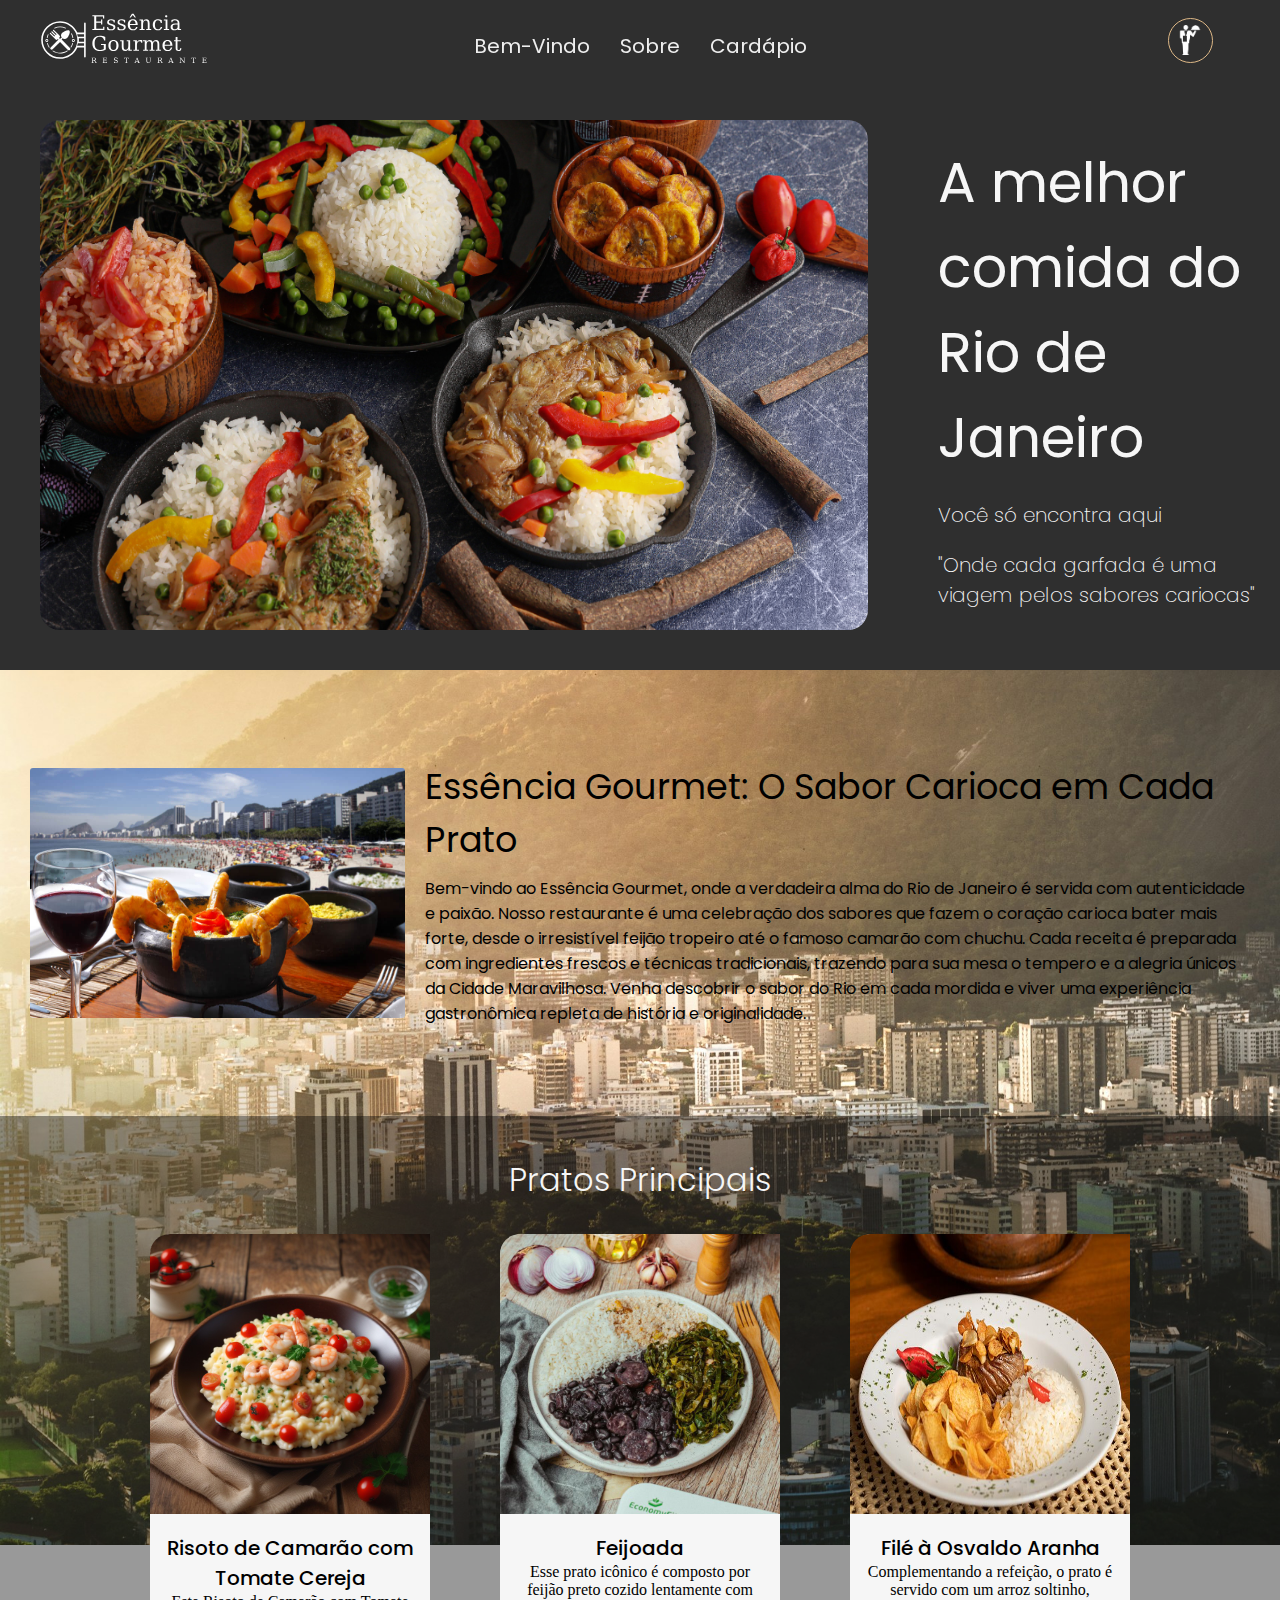
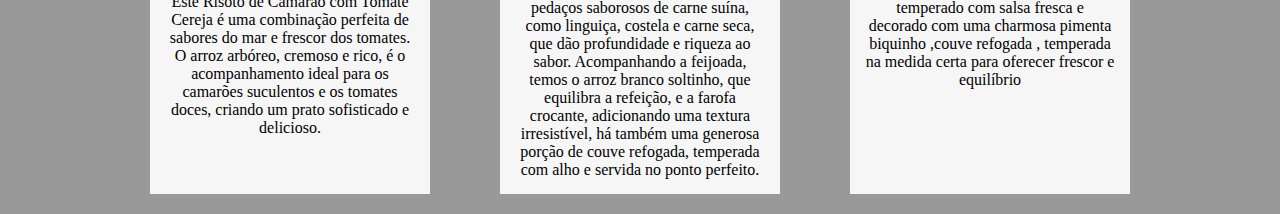
==== Pagina-principal/index.html @ 50ae1f10 "Add files via upload" ====
<!DOCTYPE html>
<html lang="pt-br">
<head>
    <meta charset="UTF-8">
    <meta name="viewport" content="width=device-width, initial-scale=1.0">
    <link rel="preconnect" href="https://fonts.googleapis.com">
    <link rel="preconnect" href="https://fonts.gstatic.com" crossorigin>
    <link rel="shortcut icon" href="../assets/favicon.ico" type="image/x-icon">
    <link href="https://fonts.googleapis.com/css2?family=Poppins:wght@100;300;400;500&display=swap" rel="stylesheet">
    <link rel="stylesheet" href="style.css">
    <title>Essência Gourmet</title>
</head>
<body>
    <header> 
            <nav class="menu-nav"> <!--Menu de navegação-->
                <div class="logotipo-svg"> <!-- A logo esté formatdo de SVG, para melhor qualidade, o codigo svg é grande assim mesmo-->
                    <svg xmlns="http://www.w3.org/2000/svg" xmlns:xlink="http://www.w3.org/1999/xlink"  zoomAndPan="magnify" viewBox="0 0 375 374.999991" preserveAspectRatio="xMidYMid meet" version="1.0"><defs><g/></defs><g fill="#ffffff" fill-opacity="1"><g transform="translate(132.424726, 171.291565)">
                    <g><path d="M 1.828125 0 L 1.828125 -1.703125 L 4.875 -1.703125 L 4.875 -22.328125 L 1.828125 -22.328125 L 1.828125 -24.0625 L 21.1875 -24.0625 L 21.1875 -18.703125 L 19.203125 -18.703125 L 19.203125 -22.078125 L 8.15625 -22.078125 L 8.15625 -14.015625 L 16.03125 -14.015625 L 16.03125 -17.03125 L 18.015625 -17.03125 L 18.015625 -9.046875 L 16.03125 -9.046875 L 16.03125 -12.046875 L 8.15625 -12.046875 L 8.15625 -1.984375 L 19.46875 -1.984375 L 19.46875 -5.34375 L 21.453125 -5.34375 L 21.453125 0 Z M 1.828125 0 "/></g></g></g><g fill="#ffffff" fill-opacity="1"><g transform="translate(156.51408, 171.291565)"><g><path d="M 1.859375 -0.953125 L 1.859375 -4.953125 L 3.5625 -4.953125 C 3.601562 -3.671875 4 -2.710938 4.75 -2.078125 C 5.507812 -1.441406 6.632812 -1.125 8.125 -1.125 C 9.457031 -1.125 10.472656 -1.375 11.171875 -1.875 C 11.867188 -2.375 12.21875 -3.101562 12.21875 -4.0625 C 12.21875 -4.8125 11.960938 -5.414062 11.453125 -5.875 C 10.941406 -6.34375 9.863281 -6.835938 8.21875 -7.359375 L 6.078125 -8.09375 C 4.609375 -8.5625 3.539062 -9.148438 2.875 -9.859375 C 2.21875 -10.566406 1.890625 -11.46875 1.890625 -12.5625 C 1.890625 -14.132812 2.460938 -15.363281 3.609375 -16.25 C 4.753906 -17.144531 6.34375 -17.59375 8.375 -17.59375 C 9.28125 -17.59375 10.234375 -17.472656 11.234375 -17.234375 C 12.234375 -17.003906 13.265625 -16.660156 14.328125 -16.203125 L 14.328125 -12.46875 L 12.609375 -12.46875 C 12.566406 -13.570312 12.179688 -14.4375 11.453125 -15.0625 C 10.722656 -15.6875 9.726562 -16 8.46875 -16 C 7.226562 -16 6.285156 -15.773438 5.640625 -15.328125 C 5.003906 -14.890625 4.6875 -14.234375 4.6875 -13.359375 C 4.6875 -12.640625 4.925781 -12.0625 5.40625 -11.625 C 5.894531 -11.1875 6.863281 -10.742188 8.3125 -10.296875 L 10.671875 -9.578125 C 12.285156 -9.066406 13.453125 -8.429688 14.171875 -7.671875 C 14.890625 -6.921875 15.25 -5.945312 15.25 -4.75 C 15.25 -3.132812 14.625 -1.859375 13.375 -0.921875 C 12.132812 0.00390625 10.425781 0.46875 8.25 0.46875 C 7.144531 0.46875 6.066406 0.347656 5.015625 0.109375 C 3.960938 -0.117188 2.910156 -0.472656 1.859375 -0.953125 Z M 1.859375 -0.953125 "/></g></g></g><g fill="#ffffff" fill-opacity="1"><g transform="translate(173.449138, 171.291565)"><g><path d="M 1.859375 -0.953125 L 1.859375 -4.953125 L 3.5625 -4.953125 C 3.601562 -3.671875 4 -2.710938 4.75 -2.078125 C 5.507812 -1.441406 6.632812 -1.125 8.125 -1.125 C 9.457031 -1.125 10.472656 -1.375 11.171875 -1.875 C 11.867188 -2.375 12.21875 -3.101562 12.21875 -4.0625 C 12.21875 -4.8125 11.960938 -5.414062 11.453125 -5.875 C 10.941406 -6.34375 9.863281 -6.835938 8.21875 -7.359375 L 6.078125 -8.09375 C 4.609375 -8.5625 3.539062 -9.148438 2.875 -9.859375 C 2.21875 -10.566406 1.890625 -11.46875 1.890625 -12.5625 C 1.890625 -14.132812 2.460938 -15.363281 3.609375 -16.25 C 4.753906 -17.144531 6.34375 -17.59375 8.375 -17.59375 C 9.28125 -17.59375 10.234375 -17.472656 11.234375 -17.234375 C 12.234375 -17.003906 13.265625 -16.660156 14.328125 -16.203125 L 14.328125 -12.46875 L 12.609375 -12.46875 C 12.566406 -13.570312 12.179688 -14.4375 11.453125 -15.0625 C 10.722656 -15.6875 9.726562 -16 8.46875 -16 C 7.226562 -16 6.285156 -15.773438 5.640625 -15.328125 C 5.003906 -14.890625 4.6875 -14.234375 4.6875 -13.359375 C 4.6875 -12.640625 4.925781 -12.0625 5.40625 -11.625 C 5.894531 -11.1875 6.863281 -10.742188 8.3125 -10.296875 L 10.671875 -9.578125 C 12.285156 -9.066406 13.453125 -8.429688 14.171875 -7.671875 C 14.890625 -6.921875 15.25 -5.945312 15.25 -4.75 C 15.25 -3.132812 14.625 -1.859375 13.375 -0.921875 C 12.132812 0.00390625 10.425781 0.46875 8.25 0.46875 C 7.144531 0.46875 6.066406 0.347656 5.015625 0.109375 C 3.960938 -0.117188 2.910156 -0.472656 1.859375 -0.953125 Z M 1.859375 -0.953125 "/></g></g></g><g fill="#ffffff" fill-opacity="1"><g transform="translate(190.384195, 171.291565)"><g><path d="M 17.890625 -8.25 L 5.109375 -8.25 L 5.109375 -8.125 C 5.109375 -5.8125 5.539062 -4.066406 6.40625 -2.890625 C 7.28125 -1.710938 8.566406 -1.125 10.265625 -1.125 C 11.566406 -1.125 12.632812 -1.460938 13.46875 -2.140625 C 14.300781 -2.828125 14.882812 -3.84375 15.21875 -5.1875 L 17.59375 -5.1875 C 17.125 -3.3125 16.25 -1.898438 14.96875 -0.953125 C 13.695312 -0.00390625 12.023438 0.46875 9.953125 0.46875 C 7.453125 0.46875 5.441406 -0.351562 3.921875 -2 C 2.398438 -3.65625 1.640625 -5.847656 1.640625 -8.578125 C 1.640625 -11.285156 2.382812 -13.460938 3.875 -15.109375 C 5.375 -16.765625 7.335938 -17.59375 9.765625 -17.59375 C 12.347656 -17.59375 14.332031 -16.796875 15.71875 -15.203125 C 17.113281 -13.609375 17.835938 -11.289062 17.890625 -8.25 Z M 14.390625 -9.953125 C 14.328125 -11.953125 13.90625 -13.457031 13.125 -14.46875 C 12.34375 -15.488281 11.222656 -16 9.765625 -16 C 8.398438 -16 7.320312 -15.488281 6.53125 -14.46875 C 5.75 -13.445312 5.273438 -11.941406 5.109375 -9.953125 Z M 8.40625 -26.390625 L 11.125 -26.390625 L 14.90625 -20.328125 L 13.03125 -20.328125 L 9.765625 -24.53125 L 6.5 -20.328125 L 4.625 -20.328125 Z M 8.40625 -26.390625 "/></g></g></g><g fill="#ffffff" fill-opacity="1"><g transform="translate(209.913491, 171.291565)"><g><path d="M 1.359375 0 L 1.359375 -1.703125 L 4.03125 -1.703125 L 4.03125 -15.40625 L 1.1875 -15.40625 L 1.1875 -17.125 L 7 -17.125 L 7 -14.078125 C 7.539062 -15.242188 8.25 -16.117188 9.125 -16.703125 C 10 -17.296875 11.019531 -17.59375 12.1875 -17.59375 C 14.070312 -17.59375 15.457031 -17.050781 16.34375 -15.96875 C 17.238281 -14.882812 17.6875 -13.191406 17.6875 -10.890625 L 17.6875 -1.703125 L 20.328125 -1.703125 L 20.328125 0 L 12.15625 0 L 12.15625 -1.703125 L 14.71875 -1.703125 L 14.71875 -9.953125 C 14.71875 -12.046875 14.457031 -13.484375 13.9375 -14.265625 C 13.425781 -15.046875 12.519531 -15.4375 11.21875 -15.4375 C 9.84375 -15.4375 8.796875 -14.929688 8.078125 -13.921875 C 7.359375 -12.921875 7 -11.460938 7 -9.546875 L 7 -1.703125 L 9.578125 -1.703125 L 9.578125 0 Z M 1.359375 0 "/></g></g></g><g fill="#ffffff" fill-opacity="1"><g transform="translate(231.166908, 171.291565)"><g><path d="M 16.96875 -5.140625 C 16.550781 -3.316406 15.742188 -1.925781 14.546875 -0.96875 C 13.359375 -0.0078125 11.816406 0.46875 9.921875 0.46875 C 7.429688 0.46875 5.425781 -0.351562 3.90625 -2 C 2.394531 -3.65625 1.640625 -5.847656 1.640625 -8.578125 C 1.640625 -11.316406 2.394531 -13.503906 3.90625 -15.140625 C 5.425781 -16.773438 7.429688 -17.59375 9.921875 -17.59375 C 11.003906 -17.59375 12.082031 -17.46875 13.15625 -17.21875 C 14.238281 -16.96875 15.320312 -16.582031 16.40625 -16.0625 L 16.40625 -11.6875 L 14.671875 -11.6875 C 14.453125 -13.1875 13.960938 -14.28125 13.203125 -14.96875 C 12.441406 -15.65625 11.359375 -16 9.953125 -16 C 8.359375 -16 7.148438 -15.378906 6.328125 -14.140625 C 5.515625 -12.898438 5.109375 -11.046875 5.109375 -8.578125 C 5.109375 -6.097656 5.515625 -4.234375 6.328125 -2.984375 C 7.140625 -1.742188 8.347656 -1.125 9.953125 -1.125 C 11.234375 -1.125 12.253906 -1.457031 13.015625 -2.125 C 13.773438 -2.789062 14.296875 -3.796875 14.578125 -5.140625 Z M 16.96875 -5.140625 "/></g></g></g><g fill="#ffffff" fill-opacity="1"><g transform="translate(249.64884, 171.291565)"><g><path d="M 3.203125 -22.453125 C 3.203125 -22.941406 3.378906 -23.367188 3.734375 -23.734375 C 4.097656 -24.097656 4.535156 -24.28125 5.046875 -24.28125 C 5.535156 -24.28125 5.957031 -24.097656 6.3125 -23.734375 C 6.675781 -23.367188 6.859375 -22.941406 6.859375 -22.453125 C 6.859375 -21.941406 6.679688 -21.507812 6.328125 -21.15625 C 5.972656 -20.800781 5.546875 -20.625 5.046875 -20.625 C 4.535156 -20.625 4.097656 -20.800781 3.734375 -21.15625 C 3.378906 -21.507812 3.203125 -21.941406 3.203125 -22.453125 Z M 7 -1.703125 L 9.796875 -1.703125 L 9.796875 0 L 1.1875 0 L 1.1875 -1.703125 L 4.03125 -1.703125 L 4.03125 -15.40625 L 1.1875 -15.40625 L 1.1875 -17.125 L 7 -17.125 Z M 7 -1.703125 "/></g></g></g><g fill="#ffffff" fill-opacity="1"><g transform="translate(260.203039, 171.291565)"><g><path d="M 13.125 -5.375 L 13.125 -9 L 9.3125 -9 C 7.84375 -9 6.75 -8.679688 6.03125 -8.046875 C 5.3125 -7.421875 4.953125 -6.453125 4.953125 -5.140625 C 4.953125 -3.953125 5.316406 -3.003906 6.046875 -2.296875 C 6.773438 -1.597656 7.757812 -1.25 9 -1.25 C 10.238281 -1.25 11.234375 -1.628906 11.984375 -2.390625 C 12.742188 -3.160156 13.125 -4.15625 13.125 -5.375 Z M 16.09375 -10.703125 L 16.09375 -1.703125 L 18.734375 -1.703125 L 18.734375 0 L 13.125 0 L 13.125 -1.859375 C 12.476562 -1.054688 11.722656 -0.46875 10.859375 -0.09375 C 10.003906 0.28125 9 0.46875 7.84375 0.46875 C 5.945312 0.46875 4.4375 -0.0351562 3.3125 -1.046875 C 2.195312 -2.054688 1.640625 -3.421875 1.640625 -5.140625 C 1.640625 -6.910156 2.28125 -8.285156 3.5625 -9.265625 C 4.84375 -10.242188 6.644531 -10.734375 8.96875 -10.734375 L 13.125 -10.734375 L 13.125 -11.90625 C 13.125 -13.207031 12.726562 -14.210938 11.9375 -14.921875 C 11.15625 -15.640625 10.050781 -16 8.625 -16 C 7.4375 -16 6.492188 -15.726562 5.796875 -15.1875 C 5.097656 -14.65625 4.664062 -13.863281 4.5 -12.8125 L 2.96875 -12.8125 L 2.96875 -16.28125 C 4 -16.71875 5 -17.046875 5.96875 -17.265625 C 6.9375 -17.484375 7.882812 -17.59375 8.8125 -17.59375 C 11.1875 -17.59375 12.992188 -17.003906 14.234375 -15.828125 C 15.472656 -14.648438 16.09375 -12.941406 16.09375 -10.703125 Z M 16.09375 -10.703125 "/></g></g></g><g fill="#ffffff" fill-opacity="1"><g transform="translate(132.424726, 205.041563)"><g><path d="M 21.125 -16.875 C 20.75 -18.882812 19.960938 -20.367188 18.765625 -21.328125 C 17.578125 -22.285156 15.921875 -22.765625 13.796875 -22.765625 C 11.023438 -22.765625 8.957031 -21.875 7.59375 -20.09375 C 6.226562 -18.3125 5.546875 -15.613281 5.546875 -12 C 5.546875 -8.46875 6.25 -5.789062 7.65625 -3.96875 C 9.0625 -2.15625 11.128906 -1.25 13.859375 -1.25 C 15.066406 -1.25 16.222656 -1.398438 17.328125 -1.703125 C 18.441406 -2.003906 19.5 -2.457031 20.5 -3.0625 L 20.5 -9.265625 L 15.96875 -9.265625 L 15.96875 -10.984375 L 23.765625 -10.984375 L 23.765625 -2.015625 C 22.335938 -1.191406 20.796875 -0.570312 19.140625 -0.15625 C 17.492188 0.257812 15.734375 0.46875 13.859375 0.46875 C 10.222656 0.46875 7.3125 -0.664062 5.125 -2.9375 C 2.945312 -5.207031 1.859375 -8.226562 1.859375 -12 C 1.859375 -15.800781 2.953125 -18.832031 5.140625 -21.09375 C 7.328125 -23.363281 10.273438 -24.5 13.984375 -24.5 C 15.359375 -24.5 16.78125 -24.335938 18.25 -24.015625 C 19.71875 -23.703125 21.273438 -23.222656 22.921875 -22.578125 L 22.921875 -16.875 Z M 21.125 -16.875 "/></g></g></g><g fill="#ffffff" fill-opacity="1"><g transform="translate(158.786053, 205.041563)"><g><path d="M 9.921875 -1.125 C 11.515625 -1.125 12.71875 -1.753906 13.53125 -3.015625 C 14.34375 -4.273438 14.75 -6.128906 14.75 -8.578125 C 14.75 -11.023438 14.34375 -12.875 13.53125 -14.125 C 12.71875 -15.375 11.515625 -16 9.921875 -16 C 8.335938 -16 7.140625 -15.375 6.328125 -14.125 C 5.515625 -12.875 5.109375 -11.023438 5.109375 -8.578125 C 5.109375 -6.128906 5.515625 -4.273438 6.328125 -3.015625 C 7.148438 -1.753906 8.347656 -1.125 9.921875 -1.125 Z M 9.921875 0.46875 C 7.429688 0.46875 5.425781 -0.351562 3.90625 -2 C 2.394531 -3.65625 1.640625 -5.847656 1.640625 -8.578125 C 1.640625 -11.304688 2.394531 -13.488281 3.90625 -15.125 C 5.414062 -16.769531 7.421875 -17.59375 9.921875 -17.59375 C 12.429688 -17.59375 14.4375 -16.769531 15.9375 -15.125 C 17.445312 -13.488281 18.203125 -11.304688 18.203125 -8.578125 C 18.203125 -5.847656 17.445312 -3.65625 15.9375 -2 C 14.4375 -0.351562 12.429688 0.46875 9.921875 0.46875 Z M 9.921875 0.46875 "/></g></g></g><g fill="#ffffff" fill-opacity="1"><g transform="translate(178.653727, 205.041563)"><g><path d="M 11.6875 -17.125 L 17.21875 -17.125 L 17.21875 -1.703125 L 20.03125 -1.703125 L 20.03125 0 L 14.265625 0 L 14.265625 -3.03125 C 13.710938 -1.894531 13 -1.023438 12.125 -0.421875 C 11.257812 0.171875 10.253906 0.46875 9.109375 0.46875 C 7.203125 0.46875 5.800781 -0.0664062 4.90625 -1.140625 C 4.007812 -2.222656 3.5625 -3.921875 3.5625 -6.234375 L 3.5625 -15.40625 L 0.890625 -15.40625 L 0.890625 -17.125 L 6.546875 -17.125 L 6.546875 -7.15625 C 6.546875 -5.070312 6.800781 -3.640625 7.3125 -2.859375 C 7.820312 -2.085938 8.726562 -1.703125 10.03125 -1.703125 C 11.40625 -1.703125 12.453125 -2.207031 13.171875 -3.21875 C 13.898438 -4.226562 14.265625 -5.695312 14.265625 -7.625 L 14.265625 -15.40625 L 11.6875 -15.40625 Z M 11.6875 -17.125 "/></g></g></g><g fill="#ffffff" fill-opacity="1"><g transform="translate(199.907144, 205.041563)"><g><path d="M 15.78125 -17.15625 L 15.78125 -12.875 L 14.0625 -12.875 C 14.007812 -13.71875 13.773438 -14.347656 13.359375 -14.765625 C 12.941406 -15.191406 12.328125 -15.40625 11.515625 -15.40625 C 10.054688 -15.40625 8.9375 -14.898438 8.15625 -13.890625 C 7.382812 -12.878906 7 -11.429688 7 -9.546875 L 7 -1.703125 L 10.421875 -1.703125 L 10.421875 0 L 1.359375 0 L 1.359375 -1.703125 L 4.03125 -1.703125 L 4.03125 -15.4375 L 1.1875 -15.4375 L 1.1875 -17.125 L 7 -17.125 L 7 -14.078125 C 7.570312 -15.273438 8.316406 -16.160156 9.234375 -16.734375 C 10.148438 -17.304688 11.257812 -17.59375 12.5625 -17.59375 C 13.050781 -17.59375 13.5625 -17.554688 14.09375 -17.484375 C 14.625 -17.410156 15.1875 -17.300781 15.78125 -17.15625 Z M 15.78125 -17.15625 "/></g></g></g><g fill="#ffffff" fill-opacity="1"><g transform="translate(215.682045, 205.041563)"><g><path d="M 17.09375 -13.796875 C 17.664062 -15.046875 18.394531 -15.988281 19.28125 -16.625 C 20.164062 -17.269531 21.195312 -17.59375 22.375 -17.59375 C 24.175781 -17.59375 25.515625 -17.035156 26.390625 -15.921875 C 27.273438 -14.816406 27.71875 -13.140625 27.71875 -10.890625 L 27.71875 -1.703125 L 30.390625 -1.703125 L 30.390625 0 L 22.171875 0 L 22.171875 -1.703125 L 24.75 -1.703125 L 24.75 -10.546875 C 24.75 -12.304688 24.488281 -13.554688 23.96875 -14.296875 C 23.457031 -15.035156 22.609375 -15.40625 21.421875 -15.40625 C 20.097656 -15.40625 19.085938 -14.90625 18.390625 -13.90625 C 17.703125 -12.90625 17.359375 -11.453125 17.359375 -9.546875 L 17.359375 -1.703125 L 19.9375 -1.703125 L 19.9375 0 L 11.8125 0 L 11.8125 -1.703125 L 14.390625 -1.703125 L 14.390625 -10.671875 C 14.390625 -12.378906 14.128906 -13.59375 13.609375 -14.3125 C 13.097656 -15.039062 12.242188 -15.40625 11.046875 -15.40625 C 9.734375 -15.40625 8.726562 -14.90625 8.03125 -13.90625 C 7.34375 -12.90625 7 -11.453125 7 -9.546875 L 7 -1.703125 L 9.578125 -1.703125 L 9.578125 0 L 1.359375 0 L 1.359375 -1.703125 L 4.03125 -1.703125 L 4.03125 -15.4375 L 1.1875 -15.4375 L 1.1875 -17.125 L 7 -17.125 L 7 -14.078125 C 7.539062 -15.222656 8.234375 -16.09375 9.078125 -16.6875 C 9.929688 -17.289062 10.894531 -17.59375 11.96875 -17.59375 C 13.300781 -17.59375 14.410156 -17.257812 15.296875 -16.59375 C 16.191406 -15.9375 16.789062 -15.003906 17.09375 -13.796875 Z M 17.09375 -13.796875 "/></g></g></g><g fill="#ffffff" fill-opacity="1"><g transform="translate(246.974035, 205.041563)"><g><path d="M 17.890625 -8.25 L 5.109375 -8.25 L 5.109375 -8.125 C 5.109375 -5.8125 5.539062 -4.066406 6.40625 -2.890625 C 7.28125 -1.710938 8.566406 -1.125 10.265625 -1.125 C 11.566406 -1.125 12.632812 -1.460938 13.46875 -2.140625 C 14.300781 -2.828125 14.882812 -3.84375 15.21875 -5.1875 L 17.59375 -5.1875 C 17.125 -3.3125 16.25 -1.898438 14.96875 -0.953125 C 13.695312 -0.00390625 12.023438 0.46875 9.953125 0.46875 C 7.453125 0.46875 5.441406 -0.351562 3.921875 -2 C 2.398438 -3.65625 1.640625 -5.847656 1.640625 -8.578125 C 1.640625 -11.285156 2.382812 -13.460938 3.875 -15.109375 C 5.375 -16.765625 7.335938 -17.59375 9.765625 -17.59375 C 12.347656 -17.59375 14.332031 -16.796875 15.71875 -15.203125 C 17.113281 -13.609375 17.835938 -11.289062 17.890625 -8.25 Z M 14.390625 -9.953125 C 14.328125 -11.953125 13.90625 -13.457031 13.125 -14.46875 C 12.34375 -15.488281 11.222656 -16 9.765625 -16 C 8.398438 -16 7.320312 -15.488281 6.53125 -14.46875 C 5.75 -13.445312 5.273438 -11.941406 5.109375 -9.953125 Z M 14.390625 -9.953125 "/></g></g></g><g fill="#ffffff" fill-opacity="1"><g transform="translate(266.503331, 205.041563)"><g><path d="M 3.5625 -15.40625 L 0.953125 -15.40625 L 0.953125 -17.125 L 3.5625 -17.125 L 3.5625 -22.453125 L 6.546875 -22.453125 L 6.546875 -17.125 L 12.125 -17.125 L 12.125 -15.40625 L 6.546875 -15.40625 L 6.546875 -4.53125 C 6.546875 -3.082031 6.679688 -2.148438 6.953125 -1.734375 C 7.234375 -1.328125 7.753906 -1.125 8.515625 -1.125 C 9.285156 -1.125 9.847656 -1.351562 10.203125 -1.8125 C 10.554688 -2.269531 10.742188 -3.007812 10.765625 -4.03125 L 13 -4.03125 C 12.914062 -2.46875 12.492188 -1.328125 11.734375 -0.609375 C 10.972656 0.109375 9.8125 0.46875 8.25 0.46875 C 6.539062 0.46875 5.332031 0.0859375 4.625 -0.671875 C 3.914062 -1.429688 3.5625 -2.71875 3.5625 -4.53125 Z M 3.5625 -15.40625 "/></g></g></g><g fill="#ffffff" fill-opacity="1"><g transform="translate(132.424726, 224.855922)"><g><path d="M 5.59375 -4.234375 C 5.863281 -4.160156 6.09375 -4.035156 6.28125 -3.859375 C 6.476562 -3.679688 6.648438 -3.441406 6.796875 -3.140625 L 8.046875 -0.609375 L 9.078125 -0.609375 L 9.078125 0 L 7.078125 0 L 5.734375 -2.703125 C 5.484375 -3.234375 5.25 -3.570312 5.03125 -3.71875 C 4.820312 -3.875 4.53125 -3.953125 4.15625 -3.953125 L 2.890625 -3.953125 L 2.890625 -0.609375 L 4.09375 -0.609375 L 4.09375 0 L 0.640625 0 L 0.640625 -0.609375 L 1.734375 -0.609375 L 1.734375 -7.90625 L 0.640625 -7.90625 L 0.640625 -8.515625 L 4.96875 -8.515625 C 5.789062 -8.515625 6.425781 -8.316406 6.875 -7.921875 C 7.332031 -7.523438 7.5625 -6.96875 7.5625 -6.25 C 7.5625 -5.65625 7.394531 -5.191406 7.0625 -4.859375 C 6.738281 -4.523438 6.25 -4.316406 5.59375 -4.234375 Z M 2.890625 -4.578125 L 4.578125 -4.578125 C 5.148438 -4.578125 5.570312 -4.710938 5.84375 -4.984375 C 6.113281 -5.253906 6.25 -5.675781 6.25 -6.25 C 6.25 -6.8125 6.113281 -7.226562 5.84375 -7.5 C 5.570312 -7.769531 5.148438 -7.90625 4.578125 -7.90625 L 2.890625 -7.90625 Z M 2.890625 -4.578125 "/></g></g></g><g fill="#ffffff" fill-opacity="1"><g transform="translate(150.579686, 224.855922)"><g><path d="M 0.640625 0 L 0.640625 -0.609375 L 1.734375 -0.609375 L 1.734375 -7.90625 L 0.640625 -7.90625 L 0.640625 -8.515625 L 7.5 -8.515625 L 7.5 -6.625 L 6.796875 -6.625 L 6.796875 -7.8125 L 2.890625 -7.8125 L 2.890625 -4.96875 L 5.671875 -4.96875 L 5.671875 -6.03125 L 6.375 -6.03125 L 6.375 -3.203125 L 5.671875 -3.203125 L 5.671875 -4.265625 L 2.890625 -4.265625 L 2.890625 -0.703125 L 6.890625 -0.703125 L 6.890625 -1.890625 L 7.59375 -1.890625 L 7.59375 0 Z M 0.640625 0 "/></g></g></g><g fill="#ffffff" fill-opacity="1"><g transform="translate(168.466381, 224.855922)"><g><path d="M 1.078125 -0.40625 L 1.078125 -2.34375 L 1.734375 -2.34375 C 1.753906 -1.695312 1.941406 -1.21875 2.296875 -0.90625 C 2.660156 -0.59375 3.203125 -0.4375 3.921875 -0.4375 C 4.597656 -0.4375 5.113281 -0.570312 5.46875 -0.84375 C 5.832031 -1.113281 6.015625 -1.503906 6.015625 -2.015625 C 6.015625 -2.429688 5.90625 -2.75 5.6875 -2.96875 C 5.46875 -3.1875 5.015625 -3.398438 4.328125 -3.609375 L 3.203125 -3.953125 C 2.390625 -4.191406 1.816406 -4.492188 1.484375 -4.859375 C 1.148438 -5.234375 0.984375 -5.742188 0.984375 -6.390625 C 0.984375 -7.109375 1.238281 -7.664062 1.75 -8.0625 C 2.257812 -8.46875 2.984375 -8.671875 3.921875 -8.671875 C 4.316406 -8.671875 4.75 -8.628906 5.21875 -8.546875 C 5.6875 -8.460938 6.1875 -8.335938 6.71875 -8.171875 L 6.71875 -6.359375 L 6.078125 -6.359375 C 6.015625 -6.960938 5.8125 -7.394531 5.46875 -7.65625 C 5.132812 -7.925781 4.625 -8.0625 3.9375 -8.0625 C 3.332031 -8.0625 2.875 -7.9375 2.5625 -7.6875 C 2.25 -7.445312 2.09375 -7.09375 2.09375 -6.625 C 2.09375 -6.21875 2.207031 -5.894531 2.4375 -5.65625 C 2.675781 -5.425781 3.179688 -5.195312 3.953125 -4.96875 L 5 -4.65625 C 5.769531 -4.425781 6.320312 -4.128906 6.65625 -3.765625 C 6.988281 -3.410156 7.15625 -2.929688 7.15625 -2.328125 C 7.15625 -1.503906 6.890625 -0.878906 6.359375 -0.453125 C 5.828125 -0.0351562 5.039062 0.171875 4 0.171875 C 3.53125 0.171875 3.050781 0.117188 2.5625 0.015625 C 2.082031 -0.078125 1.585938 -0.21875 1.078125 -0.40625 Z M 1.078125 -0.40625 "/></g></g></g><g fill="#ffffff" fill-opacity="1"><g transform="translate(185.827959, 224.855922)"><g><path d="M 2.234375 0 L 2.234375 -0.609375 L 3.328125 -0.609375 L 3.328125 -7.84375 L 0.8125 -7.84375 L 0.8125 -6.515625 L 0.109375 -6.515625 L 0.109375 -8.515625 L 7.6875 -8.515625 L 7.6875 -6.515625 L 6.984375 -6.515625 L 6.984375 -7.84375 L 4.46875 -7.84375 L 4.46875 -0.609375 L 5.5625 -0.609375 L 5.5625 0 Z M 2.234375 0 "/></g></g></g><g fill="#ffffff" fill-opacity="1"><g transform="translate(202.978357, 224.855922)"><g><path d="M 2.34375 -3.09375 L 5.46875 -3.09375 L 3.90625 -7.140625 Z M -0.0625 0 L -0.0625 -0.609375 L 0.671875 -0.609375 L 3.71875 -8.515625 L 4.671875 -8.515625 L 7.71875 -0.609375 L 8.546875 -0.609375 L 8.546875 0 L 5.453125 0 L 5.453125 -0.609375 L 6.40625 -0.609375 L 5.6875 -2.484375 L 2.109375 -2.484375 L 1.390625 -0.609375 L 2.328125 -0.609375 L 2.328125 0 Z M -0.0625 0 "/></g></g></g><g fill="#ffffff" fill-opacity="1"><g transform="translate(220.773725, 224.855922)"><g><path d="M 1.640625 -7.90625 L 0.546875 -7.90625 L 0.546875 -8.515625 L 3.875 -8.515625 L 3.875 -7.90625 L 2.796875 -7.90625 L 2.796875 -3.5 C 2.796875 -2.414062 2.972656 -1.65625 3.328125 -1.21875 C 3.679688 -0.789062 4.296875 -0.578125 5.171875 -0.578125 C 6.035156 -0.578125 6.644531 -0.789062 7 -1.21875 C 7.351562 -1.65625 7.53125 -2.414062 7.53125 -3.5 L 7.53125 -7.90625 L 6.453125 -7.90625 L 6.453125 -8.515625 L 9.328125 -8.515625 L 9.328125 -7.90625 L 8.234375 -7.90625 L 8.234375 -3.390625 C 8.234375 -2.085938 7.984375 -1.164062 7.484375 -0.625 C 6.992188 -0.09375 6.148438 0.171875 4.953125 0.171875 C 3.753906 0.171875 2.898438 -0.0976562 2.390625 -0.640625 C 1.890625 -1.179688 1.640625 -2.097656 1.640625 -3.390625 Z M 1.640625 -7.90625 "/></g></g></g><g fill="#ffffff" fill-opacity="1"><g transform="translate(239.978915, 224.855922)"><g><path d="M 5.59375 -4.234375 C 5.863281 -4.160156 6.09375 -4.035156 6.28125 -3.859375 C 6.476562 -3.679688 6.648438 -3.441406 6.796875 -3.140625 L 8.046875 -0.609375 L 9.078125 -0.609375 L 9.078125 0 L 7.078125 0 L 5.734375 -2.703125 C 5.484375 -3.234375 5.25 -3.570312 5.03125 -3.71875 C 4.820312 -3.875 4.53125 -3.953125 4.15625 -3.953125 L 2.890625 -3.953125 L 2.890625 -0.609375 L 4.09375 -0.609375 L 4.09375 0 L 0.640625 0 L 0.640625 -0.609375 L 1.734375 -0.609375 L 1.734375 -7.90625 L 0.640625 -7.90625 L 0.640625 -8.515625 L 4.96875 -8.515625 C 5.789062 -8.515625 6.425781 -8.316406 6.875 -7.921875 C 7.332031 -7.523438 7.5625 -6.96875 7.5625 -6.25 C 7.5625 -5.65625 7.394531 -5.191406 7.0625 -4.859375 C 6.738281 -4.523438 6.25 -4.316406 5.59375 -4.234375 Z M 2.890625 -4.578125 L 4.578125 -4.578125 C 5.148438 -4.578125 5.570312 -4.710938 5.84375 -4.984375 C 6.113281 -5.253906 6.25 -5.675781 6.25 -6.25 C 6.25 -6.8125 6.113281 -7.226562 5.84375 -7.5 C 5.570312 -7.769531 5.148438 -7.90625 4.578125 -7.90625 L 2.890625 -7.90625 Z M 2.890625 -4.578125 "/></g></g></g><g fill="#ffffff" fill-opacity="1"><g transform="translate(258.133878, 224.855922)"><g><path d="M 2.34375 -3.09375 L 5.46875 -3.09375 L 3.90625 -7.140625 Z M -0.0625 0 L -0.0625 -0.609375 L 0.671875 -0.609375 L 3.71875 -8.515625 L 4.671875 -8.515625 L 7.71875 -0.609375 L 8.546875 -0.609375 L 8.546875 0 L 5.453125 0 L 5.453125 -0.609375 L 6.40625 -0.609375 L 5.6875 -2.484375 L 2.109375 -2.484375 L 1.390625 -0.609375 L 2.328125 -0.609375 L 2.328125 0 Z M -0.0625 0 "/></g></g></g><g fill="#ffffff" fill-opacity="1"><g transform="translate(275.929246, 224.855922)"><g><path d="M 0.578125 0 L 0.578125 -0.609375 L 1.71875 -0.609375 L 1.71875 -7.90625 L 0.578125 -7.90625 L 0.578125 -8.515625 L 2.75 -8.515625 L 7.859375 -1.796875 L 7.859375 -7.90625 L 6.71875 -7.90625 L 6.71875 -8.515625 L 9.71875 -8.515625 L 9.71875 -7.90625 L 8.5625 -7.90625 L 8.5625 0.171875 L 7.875 0.171875 L 2.421875 -7.015625 L 2.421875 -0.609375 L 3.5625 -0.609375 L 3.5625 0 Z M 0.578125 0 "/></g></g></g><g fill="#ffffff" fill-opacity="1"><g transform="translate(295.511148, 224.855922)"><g><path d="M 2.234375 0 L 2.234375 -0.609375 L 3.328125 -0.609375 L 3.328125 -7.84375 L 0.8125 -7.84375 L 0.8125 -6.515625 L 0.109375 -6.515625 L 0.109375 -8.515625 L 7.6875 -8.515625 L 7.6875 -6.515625 L 6.984375 -6.515625 L 6.984375 -7.84375 L 4.46875 -7.84375 L 4.46875 -0.609375 L 5.5625 -0.609375 L 5.5625 0 Z M 2.234375 0 "/></g></g></g><g fill="#ffffff" fill-opacity="1"><g transform="translate(312.661546, 224.855922)"><g><path d="M 0.640625 0 L 0.640625 -0.609375 L 1.734375 -0.609375 L 1.734375 -7.90625 L 0.640625 -7.90625 L 0.640625 -8.515625 L 7.5 -8.515625 L 7.5 -6.625 L 6.796875 -6.625 L 6.796875 -7.8125 L 2.890625 -7.8125 L 2.890625 -4.96875 L 5.671875 -4.96875 L 5.671875 -6.03125 L 6.375 -6.03125 L 6.375 -3.203125 L 5.671875 -3.203125 L 5.671875 -4.265625 L 2.890625 -4.265625 L 2.890625 -0.703125 L 6.890625 -0.703125 L 6.890625 -1.890625 L 7.59375 -1.890625 L 7.59375 0 Z M 0.640625 0 "/></g></g></g><path fill="#ffffff" d="M 83.050781 186.039062 L 83.054688 186.039062 C 83.054688 186.039062 83.050781 186.039062 83.050781 186.039062 Z M 82.570312 185.679688 C 82.53125 185.65625 82.496094 185.640625 82.457031 185.621094 C 82.496094 185.640625 82.53125 185.65625 82.570312 185.679688 Z M 94.480469 203.621094 L 81.59375 190.734375 L 69.539062 202.785156 C 68.648438 203.679688 67.199219 203.679688 66.308594 202.785156 C 65.414062 201.890625 65.414062 200.445312 66.308594 199.550781 L 79.101562 186.757812 L 78.207031 185.863281 L 77.214844 186.855469 C 76.457031 187.613281 75.226562 187.613281 74.46875 186.855469 L 65.089844 177.476562 C 64.707031 177.09375 64.707031 176.472656 65.089844 176.085938 C 65.472656 175.703125 66.097656 175.703125 66.480469 176.085938 L 72.269531 181.878906 L 73.429688 180.722656 L 67.636719 174.929688 C 67.253906 174.546875 67.253906 173.925781 67.636719 173.542969 C 68.019531 173.15625 68.640625 173.15625 69.023438 173.542969 L 74.816406 179.332031 L 75.972656 178.175781 L 70.183594 172.382812 C 69.796875 172 69.796875 171.378906 70.183594 170.996094 C 70.566406 170.613281 71.1875 170.613281 71.570312 170.996094 L 78.734375 178.160156 L 79.910156 179.332031 L 80.949219 180.375 C 81.707031 181.132812 81.707031 182.363281 80.949219 183.121094 L 79.957031 184.109375 L 81.234375 185.386719 C 81.460938 185.367188 81.691406 185.375 81.917969 185.421875 L 84.0625 183.277344 L 85.816406 185.027344 L 84.074219 186.769531 C 84.113281 186.804688 84.160156 186.832031 84.199219 186.871094 L 97.714844 200.386719 C 98.605469 201.277344 98.605469 202.726562 97.714844 203.621094 C 96.820312 204.511719 95.371094 204.511719 94.480469 203.621094 " fill-opacity="1" fill-rule="nonzero"/><path fill="#ffffff" d="M 84.75 176.066406 C 86.933594 173.886719 94.574219 169.949219 96.859375 172.234375 C 99.144531 174.515625 95.207031 182.160156 93.027344 184.339844 C 90.84375 186.523438 87.222656 186.4375 84.9375 184.152344 C 82.652344 181.867188 82.570312 178.25 84.75 176.066406 " fill-opacity="1" fill-rule="nonzero"/><path fill="#ffffff" d="M 103.34375 189.378906 C 103.980469 189.378906 104.496094 188.859375 104.496094 188.226562 C 104.496094 187.589844 103.980469 187.074219 103.34375 187.074219 C 102.707031 187.074219 102.191406 187.589844 102.191406 188.226562 C 102.191406 188.859375 102.707031 189.378906 103.34375 189.378906 Z M 100.898438 188.226562 C 100.898438 186.875 101.996094 185.777344 103.34375 185.777344 C 104.691406 185.777344 105.789062 186.875 105.789062 188.226562 C 105.789062 189.574219 104.691406 190.671875 103.34375 190.671875 C 101.996094 190.671875 100.898438 189.574219 100.898438 188.226562 " fill-opacity="1" fill-rule="nonzero"/><path fill="#ffffff" d="M 60.027344 187.074219 C 59.390625 187.074219 58.875 187.589844 58.875 188.226562 C 58.875 188.859375 59.390625 189.378906 60.027344 189.378906 C 60.660156 189.378906 61.179688 188.859375 61.179688 188.226562 C 61.179688 187.589844 60.660156 187.074219 60.027344 187.074219 Z M 62.472656 188.226562 C 62.472656 189.574219 61.375 190.671875 60.027344 190.671875 C 58.675781 190.671875 57.582031 189.574219 57.582031 188.226562 C 57.582031 186.875 58.675781 185.777344 60.027344 185.777344 C 61.375 185.777344 62.472656 186.875 62.472656 188.226562 " fill-opacity="1" fill-rule="nonzero"/><path fill="#ffffff" d="M 102.636719 184.222656 C 102.597656 184.230469 102.554688 184.234375 102.515625 184.234375 C 102.210938 184.234375 101.941406 184.015625 101.882812 183.703125 C 101.488281 181.578125 100.761719 179.535156 99.726562 177.636719 C 99.554688 177.324219 99.671875 176.929688 99.984375 176.757812 C 100.300781 176.589844 100.691406 176.703125 100.863281 177.015625 C 101.960938 179.035156 102.734375 181.207031 103.15625 183.46875 C 103.21875 183.820312 102.988281 184.160156 102.636719 184.222656 " fill-opacity="1" fill-rule="nonzero"/><path fill="#ffffff" d="M 90.539062 168.828125 C 90.445312 168.828125 90.351562 168.804688 90.265625 168.765625 C 84.859375 166.257812 78.480469 166.238281 73.058594 168.703125 C 72.730469 168.851562 72.347656 168.710938 72.203125 168.382812 C 72.054688 168.058594 72.199219 167.675781 72.523438 167.527344 C 78.285156 164.90625 85.0625 164.929688 90.808594 167.59375 C 91.132812 167.742188 91.273438 168.128906 91.125 168.449219 C 91.015625 168.6875 90.78125 168.828125 90.539062 168.828125 " fill-opacity="1" fill-rule="nonzero"/><path fill="#ffffff" d="M 61.304688 183.703125 C 61.246094 184.015625 60.976562 184.234375 60.667969 184.234375 C 60.632812 184.234375 60.589844 184.230469 60.550781 184.222656 C 60.199219 184.160156 59.96875 183.820312 60.035156 183.46875 C 60.355469 181.734375 60.890625 180.042969 61.621094 178.429688 C 61.769531 178.105469 62.152344 177.964844 62.476562 178.109375 C 62.800781 178.257812 62.945312 178.640625 62.796875 178.96875 C 62.109375 180.480469 61.605469 182.078125 61.304688 183.703125 " fill-opacity="1" fill-rule="nonzero"/><path fill="#ffffff" d="M 63.890625 199.964844 C 63.683594 199.964844 63.476562 199.863281 63.355469 199.679688 C 62.019531 197.683594 61.03125 195.503906 60.410156 193.199219 C 60.316406 192.851562 60.523438 192.5 60.867188 192.40625 C 61.214844 192.324219 61.566406 192.519531 61.660156 192.863281 C 62.242188 195.03125 63.171875 197.085938 64.425781 198.960938 C 64.628906 199.257812 64.546875 199.65625 64.25 199.855469 C 64.140625 199.929688 64.015625 199.964844 63.890625 199.964844 " fill-opacity="1" fill-rule="nonzero"/><path fill="#ffffff" d="M 70.410156 204.84375 C 73.738281 206.996094 77.609375 208.136719 81.59375 208.136719 C 85.726562 208.136719 89.71875 206.917969 93.132812 204.613281 C 93.425781 204.414062 93.828125 204.488281 94.027344 204.785156 C 94.230469 205.082031 94.152344 205.484375 93.855469 205.683594 C 90.226562 208.136719 85.988281 209.429688 81.59375 209.429688 C 77.359375 209.429688 73.25 208.21875 69.707031 205.929688 C 69.40625 205.738281 69.320312 205.335938 69.515625 205.039062 C 69.707031 204.738281 70.109375 204.652344 70.410156 204.84375 " fill-opacity="1" fill-rule="nonzero"/><path fill="#ffffff" d="M 99.324219 199.921875 C 99.199219 199.921875 99.078125 199.886719 98.964844 199.8125 C 98.667969 199.617188 98.589844 199.214844 98.785156 198.917969 C 100.03125 197.042969 100.957031 194.996094 101.535156 192.828125 C 101.625 192.484375 101.976562 192.28125 102.328125 192.371094 C 102.671875 192.464844 102.878906 192.816406 102.785156 193.164062 C 102.167969 195.464844 101.1875 197.644531 99.863281 199.636719 C 99.738281 199.820312 99.535156 199.921875 99.324219 199.921875 " fill-opacity="1" fill-rule="nonzero"/><path fill="#ffffff" d="M 120.734375 192.925781 L 110.550781 192.925781 C 110.289062 194.328125 109.925781 195.695312 109.46875 197.023438 L 120.734375 197.023438 Z M 112.203125 184.660156 C 112.300781 185.640625 112.351562 186.582031 112.351562 187.5 C 112.351562 188.417969 112.300781 189.355469 112.203125 190.335938 L 120.824219 190.335938 L 120.824219 184.660156 Z M 110.550781 182.074219 L 120.734375 182.074219 L 120.734375 177.976562 L 109.46875 177.976562 C 109.925781 179.304688 110.289062 180.671875 110.550781 182.074219 Z M 107.917969 197.523438 C 107.921875 197.496094 107.917969 197.464844 107.925781 197.4375 C 108.566406 195.742188 109.042969 193.96875 109.34375 192.171875 C 109.355469 192.121094 109.375 192.078125 109.394531 192.03125 C 109.636719 190.554688 109.765625 189.042969 109.765625 187.5 C 109.765625 185.957031 109.636719 184.441406 109.394531 182.964844 C 109.375 182.921875 109.355469 182.878906 109.34375 182.828125 C 109.042969 181.027344 108.566406 179.257812 107.925781 177.558594 C 107.917969 177.53125 107.921875 177.503906 107.917969 177.476562 C 103.867188 166.875 93.597656 159.328125 81.59375 159.328125 C 66.058594 159.328125 53.421875 171.964844 53.421875 187.5 C 53.421875 203.035156 66.058594 215.671875 81.59375 215.671875 C 93.597656 215.671875 103.867188 208.121094 107.917969 197.523438 Z M 81.59375 156.742188 C 93.839844 156.742188 105.023438 164.179688 109.839844 175.390625 L 120.824219 175.390625 L 120.824219 160.300781 C 120.824219 159.585938 121.402344 159.007812 122.121094 159.007812 C 122.835938 159.007812 123.414062 159.585938 123.414062 160.300781 L 123.414062 214.699219 C 123.414062 215.414062 122.835938 215.992188 122.121094 215.992188 C 121.402344 215.992188 120.824219 215.414062 120.824219 214.699219 L 120.824219 199.609375 L 109.839844 199.609375 C 105.023438 210.816406 93.839844 218.257812 81.59375 218.257812 C 64.632812 218.257812 50.835938 204.460938 50.835938 187.5 C 50.835938 170.539062 64.632812 156.742188 81.59375 156.742188 " fill-opacity="1" fill-rule="nonzero"/>
                    </svg>
                </div>
                <div class="menu-nav-itens"> <!-- As abas do menu, cada no href está com #, pq futuramente é ali que vai a pasta que contem os conteudo de cada aba-->
                    <div class="menu-nav-list">
                        <ul>
                            <li>
                                <a href="./index.html">Bem-Vindo</a>
                            </li>
                            <li>
                                <a href="../Pagina-cardapio/cardapio.html">Sobre</a>
                            </li>
                            <li>
                                <a href="../Pagina-sobre/sobre.html">Cardápio</a>
                            </li>  
                        </ul>
                    </div>
                        <a class="botao-reserva" href="">
                            <img class="icone-reserva" src="../assets/icone-reserva.png" alt="">
                            <span class="text-reserva">Reserva</span>  
                        </a> 
                </div> 
            </nav>
    </header> 
    <main>
        <div class="inicio-pagina"> <!-- Imagem inicial da pagina-->
            <img class="imagem-inicial" src="../assets/Img-principal.png" alt="file">
            <div class="texto-da-imagem">
                <!--texto que aparece em cima da imagem-->
                <h1>A melhor comida do Rio de Janeiro</h1>
                <p> Você só encontra aqui</p>
                <p>"Onde cada garfada é uma viagem pelos sabores cariocas"</p>
            </div>    
        </div>
        <section class="inicio-bv">
            <img class="img-pratos-rj" src="../assets/pratos-rio-de-janeiro.jpg" alt="">
            <div class="introducao-bv">
                <h1>Essência Gourmet: O Sabor Carioca em Cada Prato</h1>
                <p>Bem-vindo ao Essência Gourmet, onde a verdadeira alma do Rio de Janeiro é servida com autenticidade e paixão. Nosso restaurante é uma celebração dos sabores que fazem o coração carioca bater mais forte, desde o irresistível feijão tropeiro até o famoso camarão com chuchu. Cada receita é preparada com ingredientes frescos e técnicas tradicionais, trazendo para sua mesa o tempero e a alegria únicos da Cidade Maravilhosa. Venha descobrir o sabor do Rio em cada mordida e viver uma experiência gastronômica repleta de história e originalidade.</p>
                <!-- <a href="#menu" class="cta">Veja o Cardápio</a> -->
            </div>
        </section>
        <section class="pratos-principais">
            <h2>Pratos Principais</h2>
            <div class="pratos">
                <div class="prato-risoto-camarao">
                    <figure>
                        <img class="img-risoto-camarao" src="../assets/risoto-de-camarao.png" alt="risoto de camarão">
                        <figcaption>
                            <h3>Risoto de Camarão com Tomate Cereja</h3>
                            Este Risoto de Camarão com Tomate Cereja é uma combinação perfeita de sabores do mar e frescor dos tomates. O arroz arbóreo, cremoso e rico, é o acompanhamento ideal para os camarões suculentos e os tomates doces, criando um prato sofisticado e delicioso.
                        </figcaption>
                    </figure>
                </div>
                <div class="prato-feijoada">
                    <figure>
                        <img class="img-feijoada" src="../assets/feijoada.jpg" alt="feijoada">
                        <figcaption>
                            <h3> Feijoada</h3>
                            Esse prato icônico é composto por feijão preto cozido lentamente com pedaços saborosos de carne suína, como linguiça, costela e carne seca, que dão profundidade e riqueza ao sabor. Acompanhando a feijoada, temos o arroz branco soltinho, que equilibra a refeição, e a farofa crocante, adicionando uma textura irresistível, há também uma generosa porção de couve refogada, temperada com alho e servida no ponto perfeito.
                        </figcaption>
                    </figure>
                </div>
                <div class="prato-file">
                    <figure>
                        <img class="img-file"src="../assets/o-diplomata-gaucho-osvaldo.jpg" alt="">
                        <figcaption>
                            <h3>Filé à Osvaldo Aranha</h3>
                            Complementando a refeição, o prato é servido com um arroz soltinho, temperado com salsa fresca e decorado com uma charmosa pimenta biquinho ,couve refogada , temperada na medida certa para oferecer frescor e equilíbrio
                        </figcaption>
                    </figure>
                </div>
            </div>
        </section>
    </main>
    <footer>
        <div class="interface">
            <section class="linha-footer1">
                
            </section>
        </div>
    </footer>
</body>
</html>
---- Pagina-principal/style.css ----
*{
    box-sizing: border-box;
    padding: 0;
    margin: 0;
}
body{
    height: 100vh;
    background-image: url(../assets/bg.jpg);
    background-repeat: no-repeat;
    background-position: 50% 20%;
    background-attachment: fixed;
    background-size: cover;
  

}
 
.logotipo-svg{ /* estilização da posição e tamanho da logo */
    position: relative;
    right:80px;
    width: 230px;
    height: 230px;
}
.menu-nav{ /* Estilização do menu de navegação*/
    position: fixed;
    display: flex;
    justify-content:space-between;
    align-items: center;
    padding-inline: 90px;
    height: 80px;
    width: 100%;
    font-size:16px;  
    background-color: #2f2f2f;
    color: aliceblue;
    font-family: "Poppins", sans-serif;
    font-size: 19px;
    font-weight: 300;
}
.menu-nav ul{ /* estilização da lista*/
    display:flex;
    justify-content: center;
    align-items: center;
    list-style: none;
    height: 12px;
    gap:30px ;
    position: absolute;
    right: 0;
    left: 0;
  
    
}
.menu-nav-itens{
    display:flex;
    flex-direction: row;
    justify-content: center;
    align-items: center;
    gap: 70px;
    
    
}
.menu-nav-itens a{
    font-weight: 400;
    text-decoration: none;
    color: #f6f6f6;
    font-size: 12px;
}
.menu-nav-list a{ /* estlização da ancora(a) */
    font-weight: 400;
    text-decoration: none;
    color: #f6f6f6f6;
    position: relative;
    font-size: 20px;
}
.menu-nav-list li a::after{
    content: " ";
    width: 0%;
    height: 2px;
    background-color: #DEB887;
    position: absolute;
    bottom: 0;
    left: 0;
    transition: 0.5s ease-in;
}
.menu-nav-list li a:hover::after{ /* hover da o efeito quando passa o mouse por cima das aba do menu fazendo mudar de cor */
    width: 100%;
   
}

.menu-nav-list a:hover{
    transition-property: color;
    transition-duration: 1s;
    color: #DEB887;
}
.botao-reserva{
    background-color: transparent;
    border-radius: 60px;
    border: 1px solid #DEB887;
    display:flex;
    justify-content: center;
    align-items: center;
    height: 45px;
    width: 45px;
    position: absolute;
    transition-duration: 1s;

    

   
}
.botao-reserva:hover{
    width: 100px;
}
a span{
    position: absolute;
}
.icone-reserva{
    height: 30px;
    width: 30px;
    
    transition: 1s;
  
    
    
}
.text-reserva{
    color: #f6f6f6;
    font-size: 18px;
    transform: scale(0);
    transition: 1s;
   
    
}
.botao-reserva:hover .text-reserva{
    transition-property:all;
    transition: 1s;
    color: #DEB887;
    transform: scale(1);
    transition-delay: 0.1s;
}
.botao-reserva:hover .icone-reserva{
    transform: scale(0);
}


main{
    display:flex;
    flex-direction: column;
    align-items: center;
    padding-block: 80px;
    gap: 60px;
    height: 100%;
    
}
.inicio-pagina{
    display: flex;
    justify-content: center;
    align-items: center;
    gap: 50px;
    background-color: #2f2f2f;
    padding: 20px;
    width: 100%;
   
}
.imagem-inicial { /* estlização da imagem, arrumando o tamanho e o jeito que ela está */
    width: 70%;
    height: 550px;
    padding: 20px;
    border-radius: 40px;
    border: 1px;
}
.texto-da-imagem {/* chamo a span aqui para poder aplicar outra cor diferente nas palavras "da cidade" */
    display: flex;
    flex-direction: column;
    justify-content: center;
    font-size: 28px;
    font-family: "Poppins", sans-serif;
    font-weight: 200;
    color: #f6f6f6;
    gap: 20px;

}
.texto-da-imagem p{
    font-size: 20px;
}
.texto-da-imagem h1{
    font-weight: 400;
}

.inicio-bv{
    display: flex;
    flex-direction: row;
    justify-content: center;
    align-items: center;
    gap:20px;
    font-size: 16px;
    padding: 30px;
    font-family: "Poppins", sans-serif;
}
.inicio-bv h1{
    font-size: 35px;
    font-weight: 400;
}
.introducao-bv{
    display: flex;
    flex-direction: column;
    gap: 10px;
    
}
.img-pratos-rj{
    width: 100%;
    height: 250px;
    border-radius: 3px;
}

.pratos-principais{
    display: flex;
    flex-direction: column;
    gap: 30px;
    height: 800px;
    width: 100%;
    padding: 20px;
    background-color: rgba(0,0,0,0.4);
    color:#000000;

}
.pratos-principais h2{
    color: #f6f6f6;
    text-align: center;
    font-family:"Poppins", sans-serif;
    font-size: 32px;
    font-weight: 300;
    padding-top: 20px;
}
.prato-risoto-camarao:hover,
.prato-feijoada:hover,
.prato-file:hover{
    transform: scale(1.05);
    transition: 1s;
}

.prato-risoto-camarao,
.prato-feijoada,
.prato-file{
    text-align: center;
    background-color:#f6f6f6;
    border-radius: 22px 0 0 0;
    width:280px;
    height:100%;

}
.pratos{
    display: flex;
    flex-direction: row;
    justify-content: center;
    align-items: center;
    gap: 70px;

}
.img-risoto-camarao,
.img-feijoada,
.img-file{
    width: 100%;
    height: 280px;
    border-radius: 20px 0 0 0 ;
    border:none;
}
figcaption{
    padding: 15px;
    text-align: center;
}
figcaption h3{
    font-family:"Poppins", sans-serif;
    font-weight: 500;
    font-size: 20px;
}
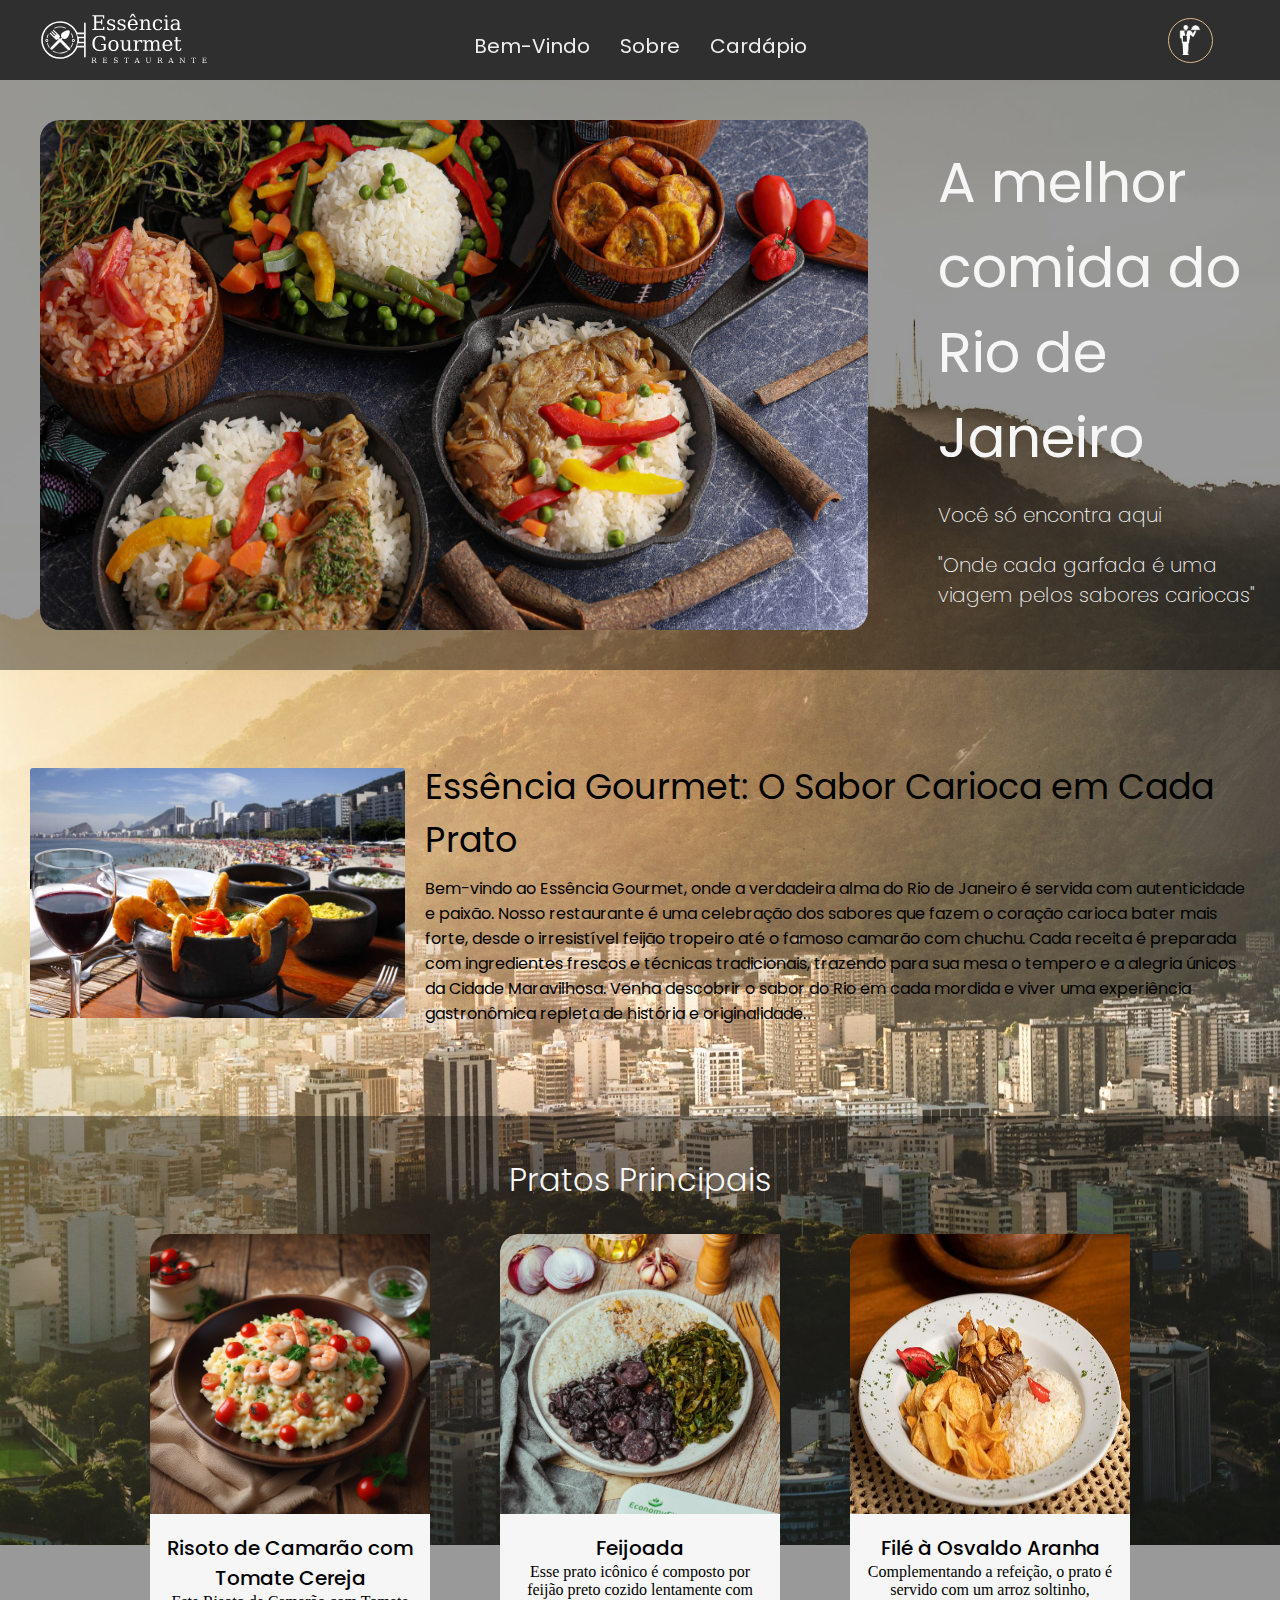
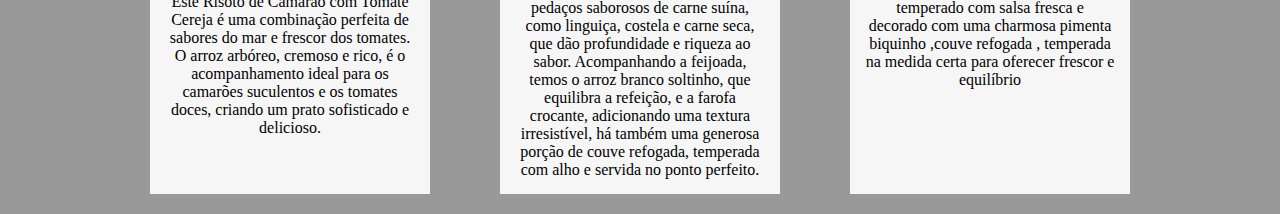
==== commit 35899e22: "commit alteração de referenciamento de pagina. alteração do background do inicio de pagina link para" ====
--- a/Pagina-principal/index.html
+++ b/Pagina-principal/index.html
@@ -22,17 +22,17 @@
                     <div class="menu-nav-list">
                         <ul>
                             <li>
-                                <a href="./index.html">Bem-Vindo</a>
+                                <a href="../Pagina-principal/index.html">Bem-Vindo</a>
                             </li>
                             <li>
-                                <a href="../Pagina-cardapio/cardapio.html">Sobre</a>
+                                <a href="../Pagina-principal/index.html#sobre">Sobre</a>
                             </li>
                             <li>
-                                <a href="../Pagina-sobre/sobre.html">Cardápio</a>
+                                <a href="#cardapio"> Cardápio</a>
                             </li>  
                         </ul>
                     </div>
-                        <a class="botao-reserva" href="">
+                        <a class="botao-reserva" href="../Pagina-reserva/reserva.html">
                             <img class="icone-reserva" src="../assets/icone-reserva.png" alt="">
                             <span class="text-reserva">Reserva</span>  
                         </a> 
@@ -43,13 +43,13 @@
         <div class="inicio-pagina"> <!-- Imagem inicial da pagina-->
             <img class="imagem-inicial" src="../assets/Img-principal.png" alt="file">
             <div class="texto-da-imagem">
-                <!--texto que aparece em cima da imagem-->
+                <!--texto que aparece do lado da imagem-->
                 <h1>A melhor comida do Rio de Janeiro</h1>
                 <p> Você só encontra aqui</p>
-                <p>"Onde cada garfada é uma viagem pelos sabores cariocas"</p>
+                <p id="sobre">"Onde cada garfada é uma viagem pelos sabores cariocas"</p>  <!-- adicionei um id="sobre" para referenciar a posição que fala do restautante na pagina principal-->
             </div>    
         </div>
-        <section class="inicio-bv">
+        <section  class="inicio-bv">
             <img class="img-pratos-rj" src="../assets/pratos-rio-de-janeiro.jpg" alt="">
             <div class="introducao-bv">
                 <h1>Essência Gourmet: O Sabor Carioca em Cada Prato</h1>
@@ -57,7 +57,7 @@
                 <!-- <a href="#menu" class="cta">Veja o Cardápio</a> -->
             </div>
         </section>
-        <section class="pratos-principais">
+        <section id="cardapio" class="pratos-principais">
             <h2>Pratos Principais</h2>
             <div class="pratos">
                 <div class="prato-risoto-camarao">
--- a/Pagina-principal/style.css
+++ b/Pagina-principal/style.css
@@ -155,7 +155,7 @@
     justify-content: center;
     align-items: center;
     gap: 50px;
-    background-color: #2f2f2f;
+    background-color: rgba(0,0,0,0.4);  /*background-color anterior escuro (#2f2f2f) trocado por esse transparente*/
     padding: 20px;
     width: 100%;
    
@@ -180,6 +180,8 @@
 }
 .texto-da-imagem p{
     font-size: 20px;
+    font-weight: ;
+    color: #f5f5f5;
 }
 .texto-da-imagem h1{
     font-weight: 400;
@@ -211,6 +213,8 @@
     border-radius: 3px;
 }
 
+
+
 .pratos-principais{
     display: flex;
     flex-direction: column;
@@ -222,6 +226,7 @@
     color:#000000;
 
 }
+
 .pratos-principais h2{
     color: #f6f6f6;
     text-align: center;
@@ -230,6 +235,7 @@
     font-weight: 300;
     padding-top: 20px;
 }
+
 .prato-risoto-camarao:hover,
 .prato-feijoada:hover,
 .prato-file:hover{
@@ -278,3 +284,5 @@
 
 
 
+
+
